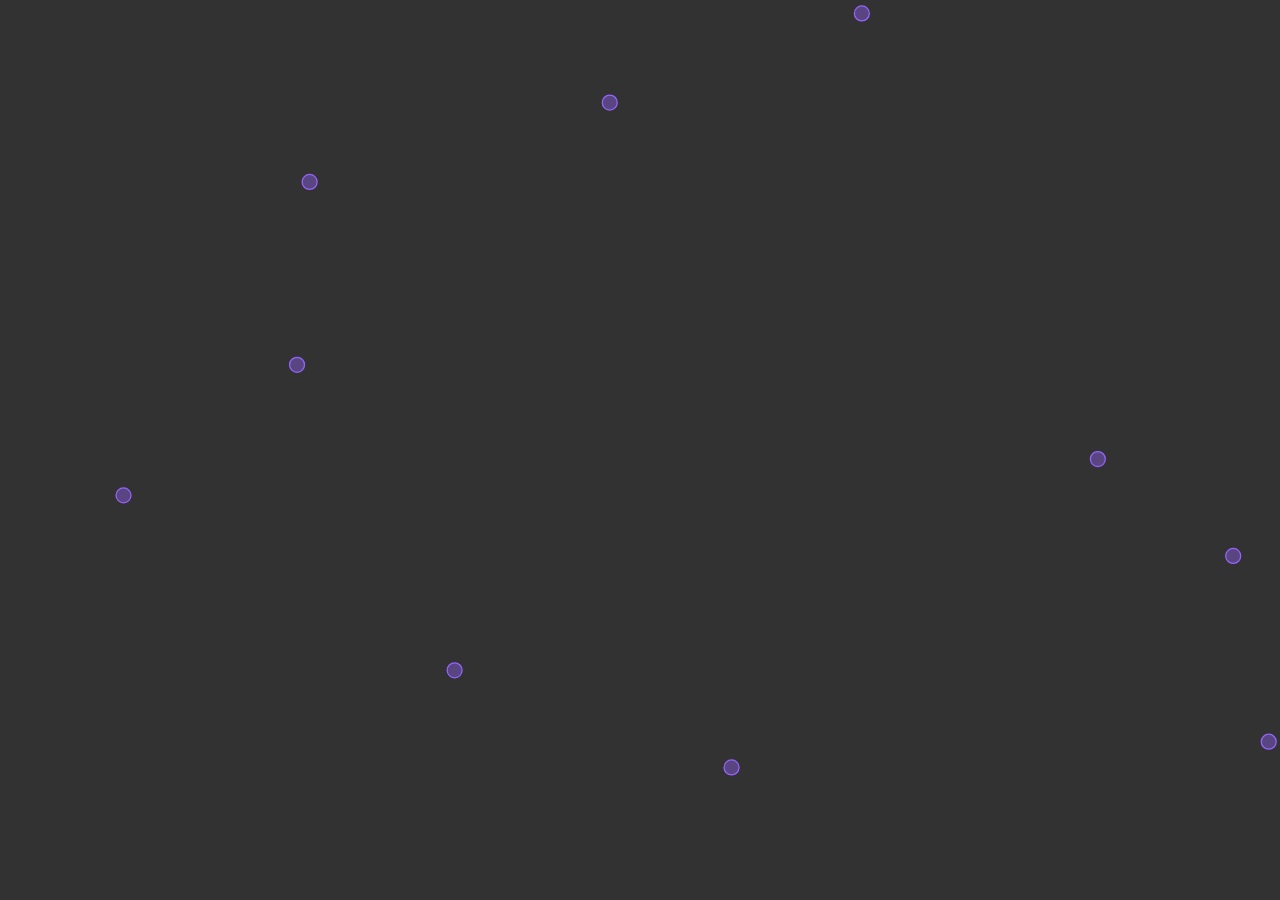
==== index.html @ 7a508b82 "restructure" ====
<!DOCTYPE html>
<html lang="en">
  <head>
    <meta charset="utf-8" />
    <meta name="viewport" content="width=device-width, initial-scale=1.0">

    <title>Sketch</title>

    <link rel="stylesheet" type="text/css" href="style.css">

    <script src="libraries/p5.min.js"></script>
    <script src="libraries/p5.sound.min.js"></script>
  </head>

  <body>
    <script src="sketch.js"></script>
    <script src="boid.js"></script>
    <script src="flock.js"></script>
    <script src="food.js"></script>
    <script src="foodList.js"></script>
  </body>
</html>
---- style.css ----
html, body {
  margin: 0;
  padding: 0;
}

canvas {
  display: block;
}
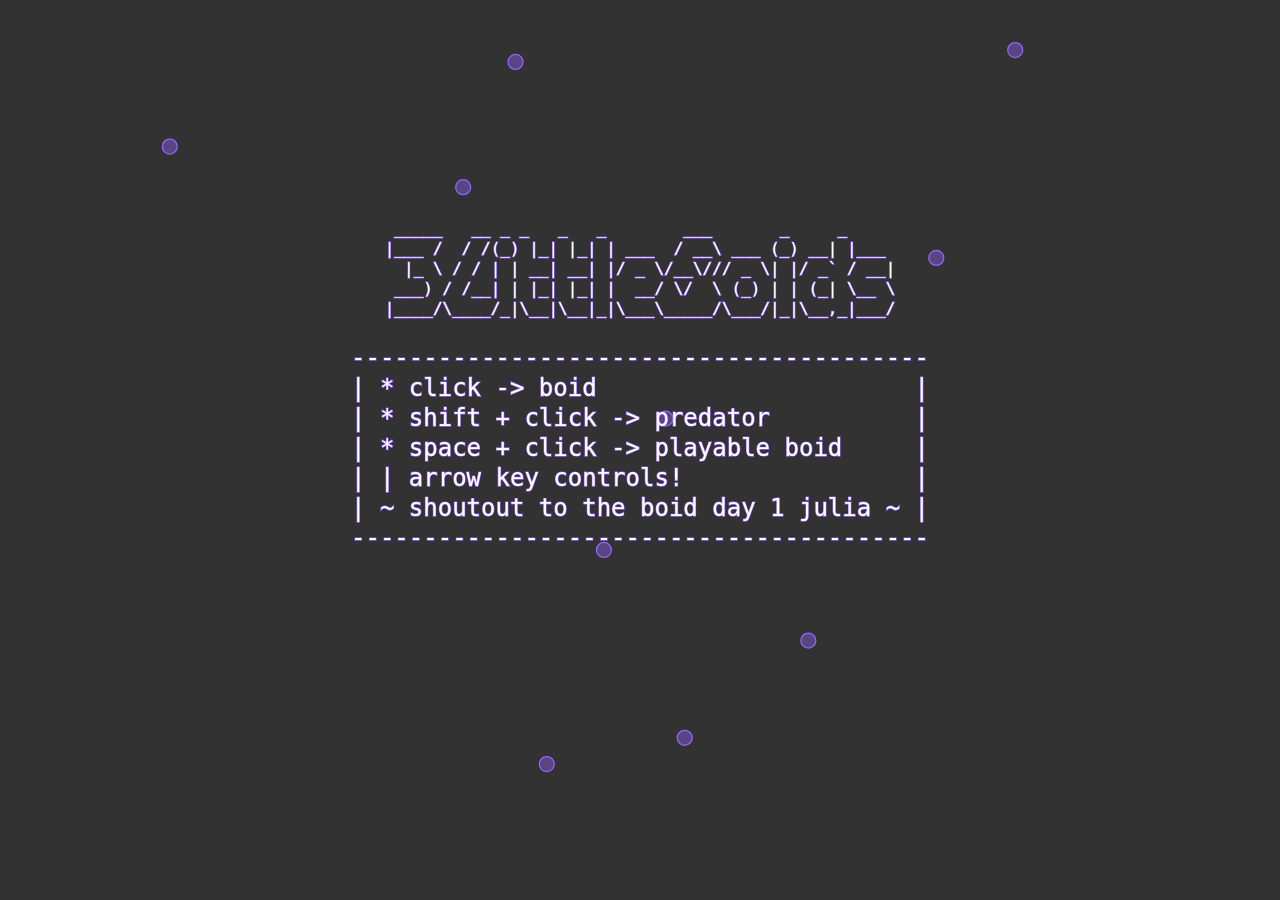
==== commit 26cd45ac: "trivial to force build" ====
--- a/index.html
+++ b/index.html
@@ -17,6 +17,6 @@
     <script src="boid.js"></script>
     <script src="flock.js"></script>
     <script src="food.js"></script>
-    <script src="foodList.js"></script>
+    <script src="foodList.js"></script> 
   </body>
-</html>
+</html>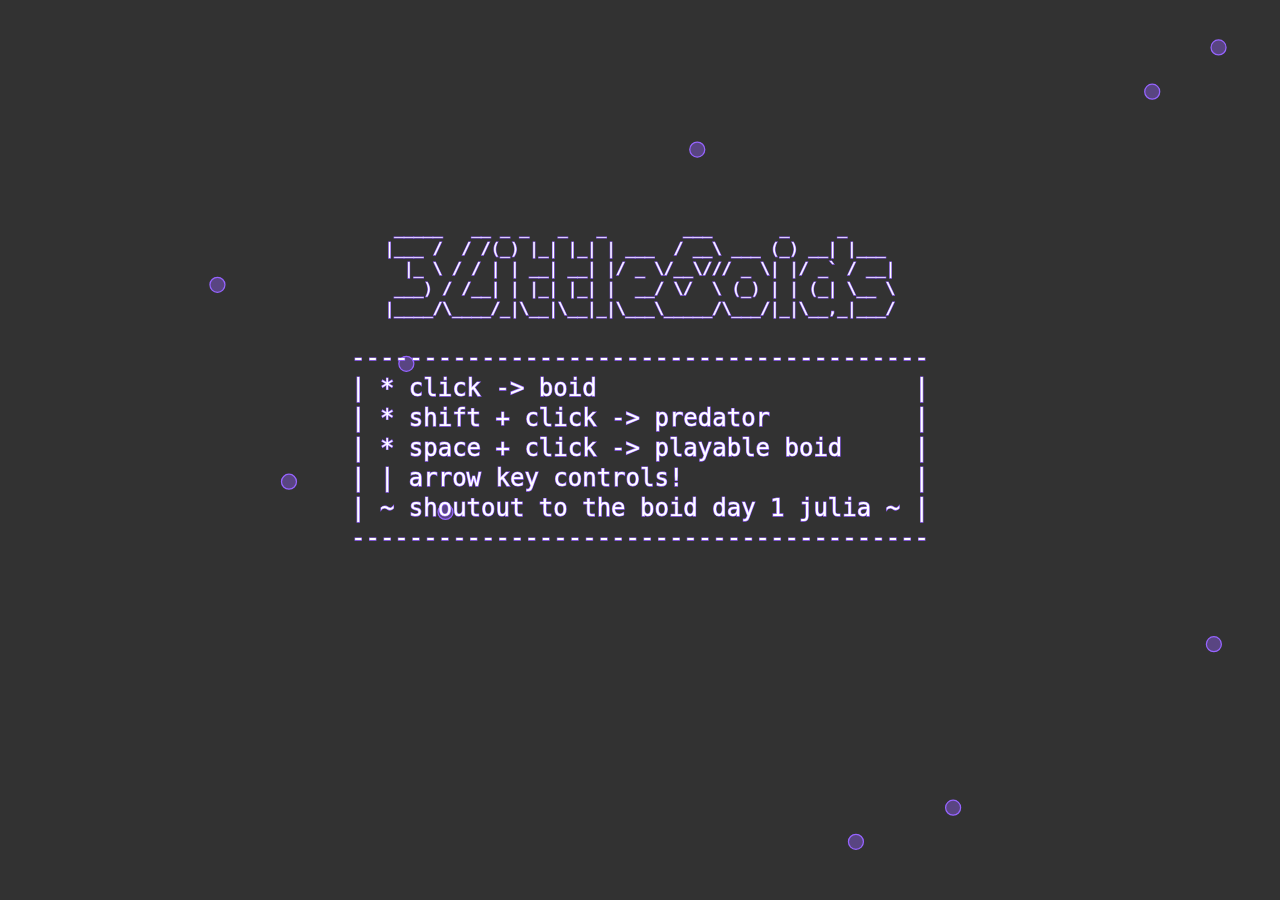
==== commit c0fde6c6: "pre slider" ====
--- a/index.html
+++ b/index.html
@@ -4,7 +4,8 @@
     <meta charset="utf-8" />
     <meta name="viewport" content="width=device-width, initial-scale=1.0">
 
-    <title>Sketch</title>
+    <title>3LittleBoids</title>
+    <link rel="icon" href="boid-icon.ico" type="image/x-icon">
 
     <link rel="stylesheet" type="text/css" href="style.css">
 
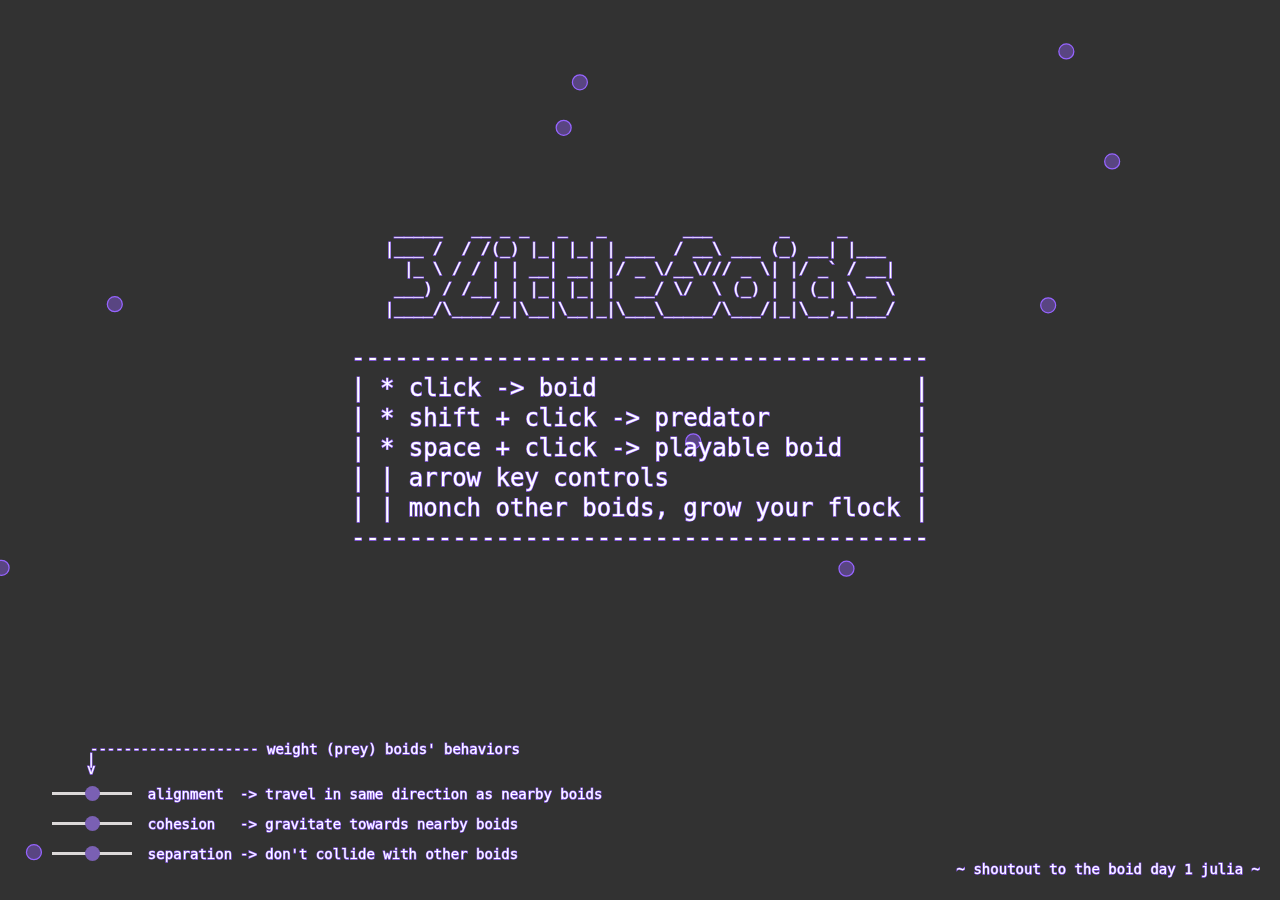
==== commit 0823f91a: "more loading page" ====
--- a/index.html
+++ b/index.html
@@ -19,5 +19,6 @@
     <script src="flock.js"></script>
     <script src="food.js"></script>
     <script src="foodList.js"></script> 
+    <script src="slider.js"></script> 
   </body>
 </html>--- a/style.css
+++ b/style.css
@@ -6,3 +6,52 @@
 canvas {
   display: block;
 }
+
+/* sliders: refactor; current code from https://editor.p5js.org/son/sketches/HySDtTqtm */
+
+/* Styles the whole slider */
+.mySliders{
+  width: 80px;
+  background-color: transparent;
+  
+  /* Removes some defaults */
+  -webkit-appearance: none;
+}
+
+
+/* These styles affect what happens when the cursor is focused on the slider (i.e. clicking it) */
+.mySliders:focus {
+  
+  /* Stops the default outline showing up */
+  outline: none;
+}
+
+/* This is the "track" that the slider sits on  */
+.mySliders::-webkit-slider-runnable-track {
+  background: #dcd9d9;
+  height: 3px;
+  -webkit-appearance: none;
+  
+  /* Turns the cursor into the hand pointer icon when hovering over the slider  */
+  cursor: pointer;
+  
+}
+
+/* This is the moveable bit of the slider, known as the "thumb"*/
+.mySliders::-webkit-slider-thumb {
+  width: 15px;
+  height: 15px;
+  background: #7a60b3;
+  cursor: pointer;
+  -webkit-appearance: none;
+  
+  /* negative top padding moves it up */
+  margin-top: -6px;
+
+  
+  /* Border radius gives rounded corners, if they're big enough, you end up with circles */
+  border-radius: 8px;
+  
+}
+
+
